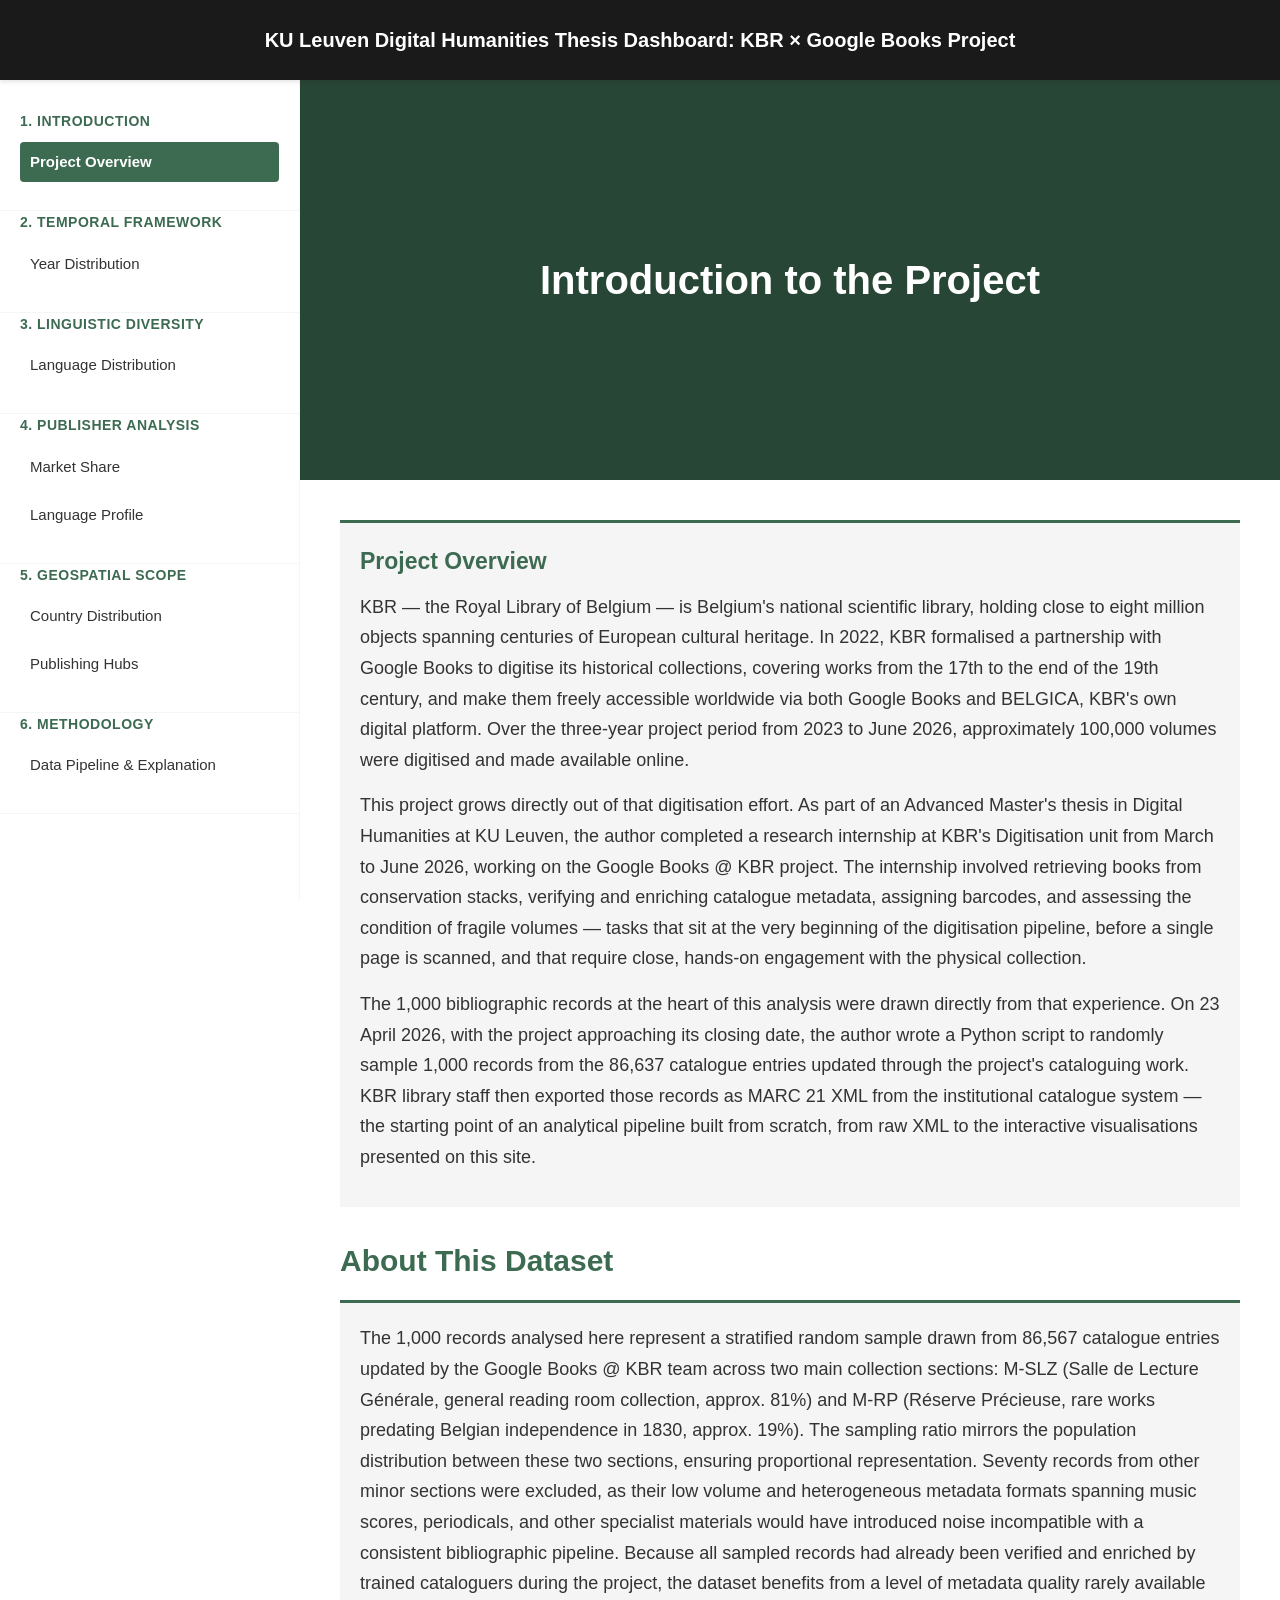
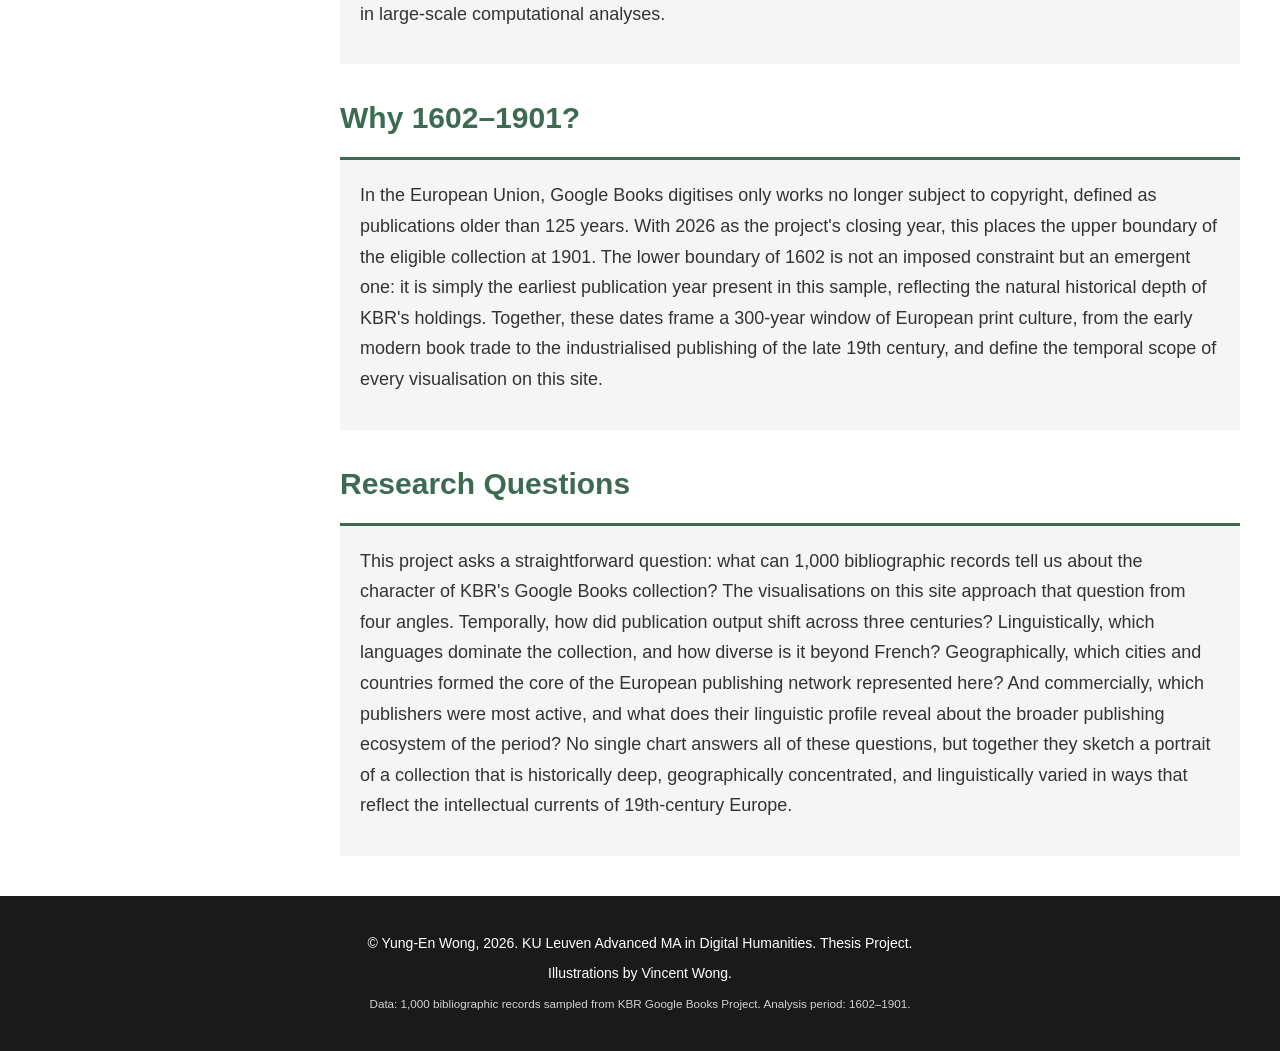
==== website/index.html @ 836c045a "feat: add website structure" ====
<!DOCTYPE html>
<html lang="en">
<head>
    <meta charset="UTF-8">
    <meta name="viewport" content="width=device-width, initial-scale=1.0">
    <title>KU Leuven Digital Humanities Thesis Dashboard: KBR × Google Books Project</title>
    <link rel="stylesheet" href="css/variables.css">
    <link rel="stylesheet" href="css/style.css">
    <link rel="stylesheet" href="css/responsive.css">
</head>
<body>
    <!-- Header: simplified, no logos -->
    <header class="header">
        <div class="header-content">
            <h1 class="header-title">KU Leuven Digital Humanities Thesis Dashboard: KBR × Google Books Project</h1>
        </div>
        <button class="hamburger-btn" id="hamburgerBtn" aria-label="Toggle navigation menu">
            <span></span><span></span><span></span>
        </button>
    </header>

    <div class="main-container">
        <!-- Left sidebar: 8 pages across 6 sections -->
        <nav class="sidebar" id="sidebar">
            <ul class="nav-list">
                <li class="nav-section">
                    <span class="section-title">1. INTRODUCTION</span>
                    <ul class="nav-subsection">
                        <li><a href="#" data-page="introduction" class="nav-link active">Project Overview</a></li>
                    </ul>
                </li>
                <li class="nav-section">
                    <span class="section-title">2. TEMPORAL FRAMEWORK</span>
                    <ul class="nav-subsection">
                        <li><a href="#" data-page="temporal_framework" class="nav-link">Year Distribution</a></li>
                    </ul>
                </li>
                <li class="nav-section">
                    <span class="section-title">3. LINGUISTIC DIVERSITY</span>
                    <ul class="nav-subsection">
                        <li><a href="#" data-page="language_distribution" class="nav-link">Language Distribution</a></li>
                    </ul>
                </li>
                <li class="nav-section">
                    <span class="section-title">4. PUBLISHER ANALYSIS</span>
                    <ul class="nav-subsection">
                        <li><a href="#" data-page="publisher_market" class="nav-link">Market Share</a></li>
                        <li><a href="#" data-page="publisher_language" class="nav-link">Language Profile</a></li>
                    </ul>
                </li>
                <li class="nav-section">
                    <span class="section-title">5. GEOSPATIAL SCOPE</span>
                    <ul class="nav-subsection">
                        <li><a href="#" data-page="country_distribution" class="nav-link">Country Distribution</a></li>
                        <li><a href="#" data-page="publishing_hubs" class="nav-link">Publishing Hubs</a></li>
                    </ul>
                </li>
                <li class="nav-section">
                    <span class="section-title">6. METHODOLOGY</span>
                    <ul class="nav-subsection">
                        <li><a href="#" data-page="methodology" class="nav-link">Data Pipeline & Explanation</a></li>
                    </ul>
                </li>
            </ul>
        </nav>

        <div class="content-area">
            <div id="pageContent" class="page-content"></div>
        </div>
    </div>

    <!-- Footer: personal attribution -->
    <footer class="footer">
        <p>&copy; Yung-En Wong, 2026. KU Leuven Advanced MA in Digital Humanities. Thesis Project.</p>
        <p>Illustrations by Vincent Wong.</p>
        <p><small>Data: 1,000 bibliographic records sampled from KBR Google Books Project. Analysis period: 1602–1901.</small></p>
    </footer>

    <script src="js/navigation.js"></script>
</body>
</html>
---- website/css/variables.css ----
/* CSS Variables: KBR Brand Design Tokens */
:root {
    --kbr-dark-green: #3D6B52;
    --kbr-navy-blue: #1A3A5C;
    --kbr-bright-yellow: #F4D547;
    --kbr-rose-pink: #D4A4A0;
    --kbr-warm-orange: #E8956E;
    --kbr-magenta: #A64E7C;
    --kbr-bright-blue: #4BA3D6;
    --kbr-black: #1A1A1A;
    --kbr-white: #FFFFFF;
    --kbr-light-gray: #F5F5F5;
    --kbr-dark-gray: #333333;
    --font-sans: -apple-system, BlinkMacSystemFont, "Segoe UI", Roboto, "Helvetica Neue", Arial, sans-serif;
    --font-serif: Georgia, "Times New Roman", serif;
    --sidebar-width: 300px;
    --header-height: 80px;
}
---- website/css/style.css ----
/* Main Stylesheet: Desktop-first layout with KBR branding */

* {
    margin: 0;
    padding: 0;
    box-sizing: border-box;
}

body {
    font-family: var(--font-sans);
    color: var(--kbr-dark-gray);
    background-color: var(--kbr-white);
    line-height: 1.6;
    font-size: 18px;
}

/* Header: Dark background, centered title only */
.header {
    background-color: var(--kbr-black);
    color: var(--kbr-white);
    padding: 0 30px;
    height: var(--header-height);
    display: flex;
    align-items: center;
    justify-content: space-between;
    box-shadow: 0 2px 4px rgba(0, 0, 0, 0.1);
    position: sticky;
    top: 0;
    z-index: 100;
}

.header-content {
    display: flex;
    align-items: center;
    justify-content: center;
    width: 100%;
}

.header-title {
    font-size: 20px;
    font-weight: 700;
    text-align: center;
}

.hamburger-btn {
    display: none;
    flex-direction: column;
    background: none;
    border: none;
    cursor: pointer;
    gap: 5px;
}

.hamburger-btn span {
    width: 25px;
    height: 3px;
    background-color: var(--kbr-white);
    transition: var(--transition-normal);
    border-radius: 2px;
}

/* Main container: Flex layout with sidebar + content */
.main-container {
    display: flex;
    min-height: calc(100vh - var(--header-height));
}

/* Sidebar: Sticky navigation (desktop only) */
.sidebar {
    width: var(--sidebar-width);
    background-color: var(--kbr-white);
    border-right: 1px solid var(--kbr-light-gray);
    padding: 30px 0;
    position: sticky;
    top: var(--header-height);
    overflow-y: auto;
    max-height: calc(100vh - var(--header-height));
}

.nav-list {
    list-style: none;
}

.nav-section {
    padding: 0 20px 20px 20px;
    border-bottom: 1px solid var(--kbr-light-gray);
}

.section-title {
    display: block;
    font-size: 14px;
    font-weight: 700;
    color: var(--kbr-dark-green);
    text-transform: uppercase;
    margin-bottom: 10px;
    letter-spacing: 0.5px;
}

.nav-subsection {
    list-style: none;
}

.nav-subsection li {
    margin-bottom: 8px;
}

.nav-link {
    text-decoration: none;
    color: var(--kbr-dark-gray);
    font-size: 15px;
    display: block;
    padding: 8px 10px;
    border-radius: 4px;
    transition: var(--transition-fast);
}

.nav-link:hover {
    background-color: var(--kbr-light-gray);
    color: var(--kbr-dark-green);
}

.nav-link.active {
    background-color: var(--kbr-dark-green);
    color: var(--kbr-white);
    font-weight: 600;
}

/* Content area: Main content with iframe container */
.content-area {
    flex: 1;
    padding: 40px;
    overflow-y: auto;
    background-color: var(--kbr-white);
}

.page-content {
    max-width: 1200px;
    margin: 0 auto;
}

/* Page heading styles */
.page-content h1 {
    font-size: 40px;
    color: var(--kbr-dark-green);
    margin-bottom: 20px;
    font-weight: 700;
}

.page-content h2 {
    font-size: 30px;
    color: var(--kbr-dark-green);
    margin-top: 30px;
    margin-bottom: 15px;
    font-weight: 700;
}

.page-content h3 {
    font-size: 23px;
    color: var(--kbr-dark-green);
    margin-bottom: 12px;
    font-weight: 700;
}

/* Body text styling */
.page-content p {
    font-size: 18px;
    line-height: 1.8;
    margin-bottom: 15px;
    color: var(--kbr-dark-gray);
}

/* Chart container with iframe */
.chart-container {
    margin: 40px 0;
    border-radius: 4px;
    overflow: hidden;
    box-shadow: 0 2px 8px rgba(0, 0, 0, 0.08);
}

.chart-container iframe {
    width: 100%;
    height: 600px;
    border: none;
    display: block;
}

/* Chart description below iframe */
.chart-description {
    padding: 20px;
    background-color: var(--kbr-light-gray);
    border-top: 3px solid var(--kbr-dark-green);
}

.chart-description h3 {
    font-size: 23px;
    color: var(--kbr-dark-green);
    margin-bottom: 12px;
    font-weight: 700;
}

.chart-description p {
    font-size: 18px;
    line-height: 1.7;
    color: var(--kbr-dark-gray);
}

/* Page banner: image-ready with color fallback */
.page-banner {
    height: 400px;
    display: flex;
    align-items: center;
    justify-content: center;
    margin: -40px -40px 40px -40px;
    background-size: cover;
    background-position: center;
    background-repeat: no-repeat;
    position: relative;
}

/* Dark overlay for text readability on image banners */
.page-banner::before {
    content: '';
    position: absolute;
    top: 0;
    left: 0;
    right: 0;
    bottom: 0;
    background: rgba(0, 0, 0, 0.35);
}

.page-banner h1 {
    color: white;
    font-size: 40px;
    margin: 0;
    text-align: center;
    position: relative;
    z-index: 1;
    padding: 0 40px;
}

/* Footer: Dark background matching header */
.footer {
    background-color: var(--kbr-black);
    color: var(--kbr-white);
    padding: 30px;
    text-align: center;
    font-size: 14px;
    line-height: 1.8;
}

.footer p {
    color: var(--kbr-white);
    margin: 5px 0;
}

.footer small {
    opacity: 0.8;
}
---- website/css/responsive.css ----
/* Responsive Design: Media queries for mobile and tablet */

/* Tablet: 768px - 1023px */
@media (max-width: 1023px) {
    .sidebar {
        width: 200px;
    }
    
    .content-area {
        padding: 30px;
    }
    
    .header-title {
        font-size: 18px;
    }

    /* Banner: use mobile height on tablet */
    .page-banner {
        height: 200px;
        margin: -30px -30px 30px -30px;
    }

    .page-banner h1 {
        font-size: 28px;
    }
}

/* Mobile: < 768px */
@media (max-width: 767px) {
    .hamburger-btn {
        display: flex;
    }
    
    .sidebar {
        position: fixed;
        top: var(--header-height);
        left: 0;
        width: 100%;
        max-width: 250px;
        height: calc(100vh - var(--header-height));
        z-index: 99;
        transform: translateX(-100%);
        transition: transform var(--transition-normal);
        overflow-y: auto;
        background-color: var(--kbr-white);
    }
    
    .sidebar.active {
        transform: translateX(0);
    }
    
    .main-container {
        flex-direction: column;
    }
    
    .content-area {
        flex: 1;
        padding: 20px;
    }
    
    .header {
        padding: 0 15px;
    }
    
    .header-title {
        font-size: 14px;
    }
    
    .page-content h1 {
        font-size: 24px;
    }
    
    .page-content h2 {
        font-size: 18px;
    }
    
    .page-content p {
        font-size: 16px;
    }
    
    .chart-container iframe {
        height: 400px;
    }
    
    .chart-description {
        padding: 15px;
    }

    /* Banner: mobile height */
    .page-banner {
        height: 200px;
        margin: -20px -20px 20px -20px;
    }

    .page-banner h1 {
        font-size: 22px;
        padding: 0 20px;
    }
}

/* Small mobile: < 480px */
@media (max-width: 479px) {
    .header-title {
        font-size: 12px;
    }
    
    .page-content h1 {
        font-size: 20px;
    }
    
    .page-content h2 {
        font-size: 16px;
    }
    
    .chart-container iframe {
        height: 300px;
    }

    .page-banner {
        height: 150px;
    }

    .page-banner h1 {
        font-size: 18px;
    }
}
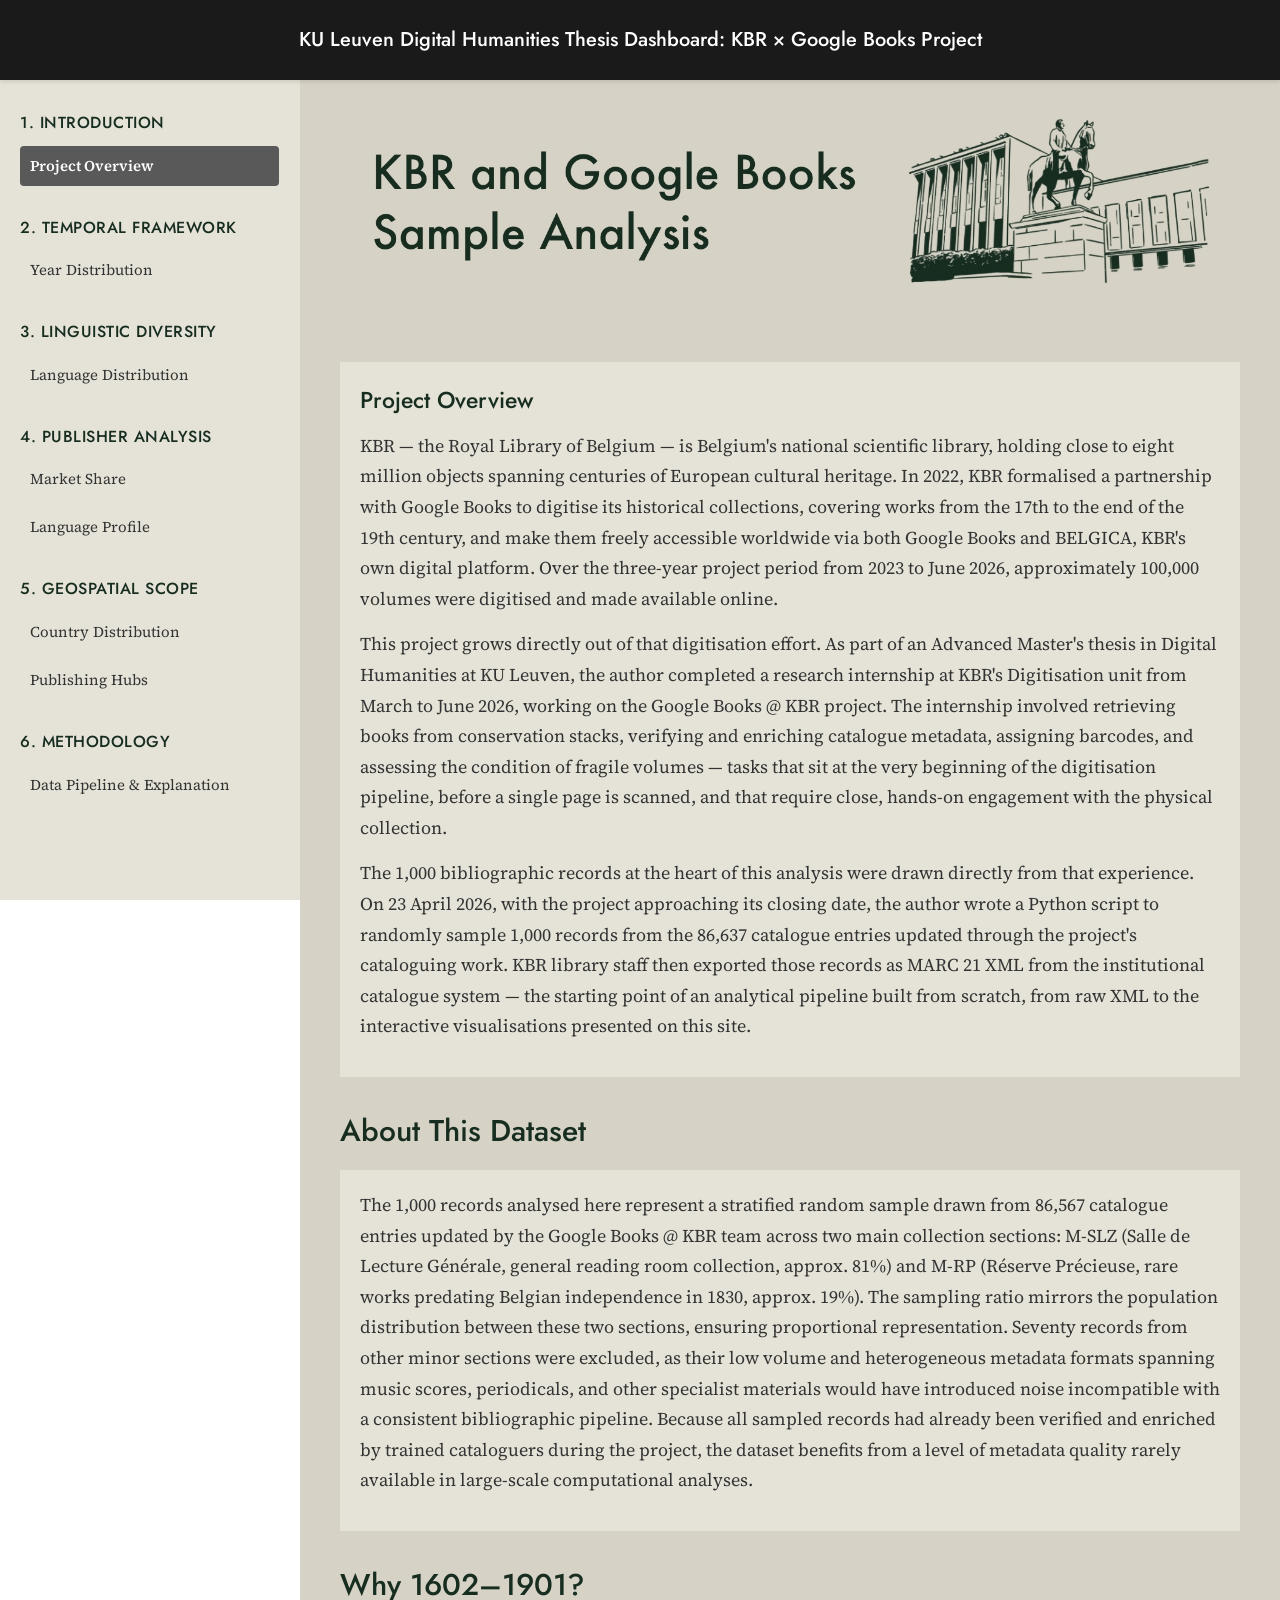
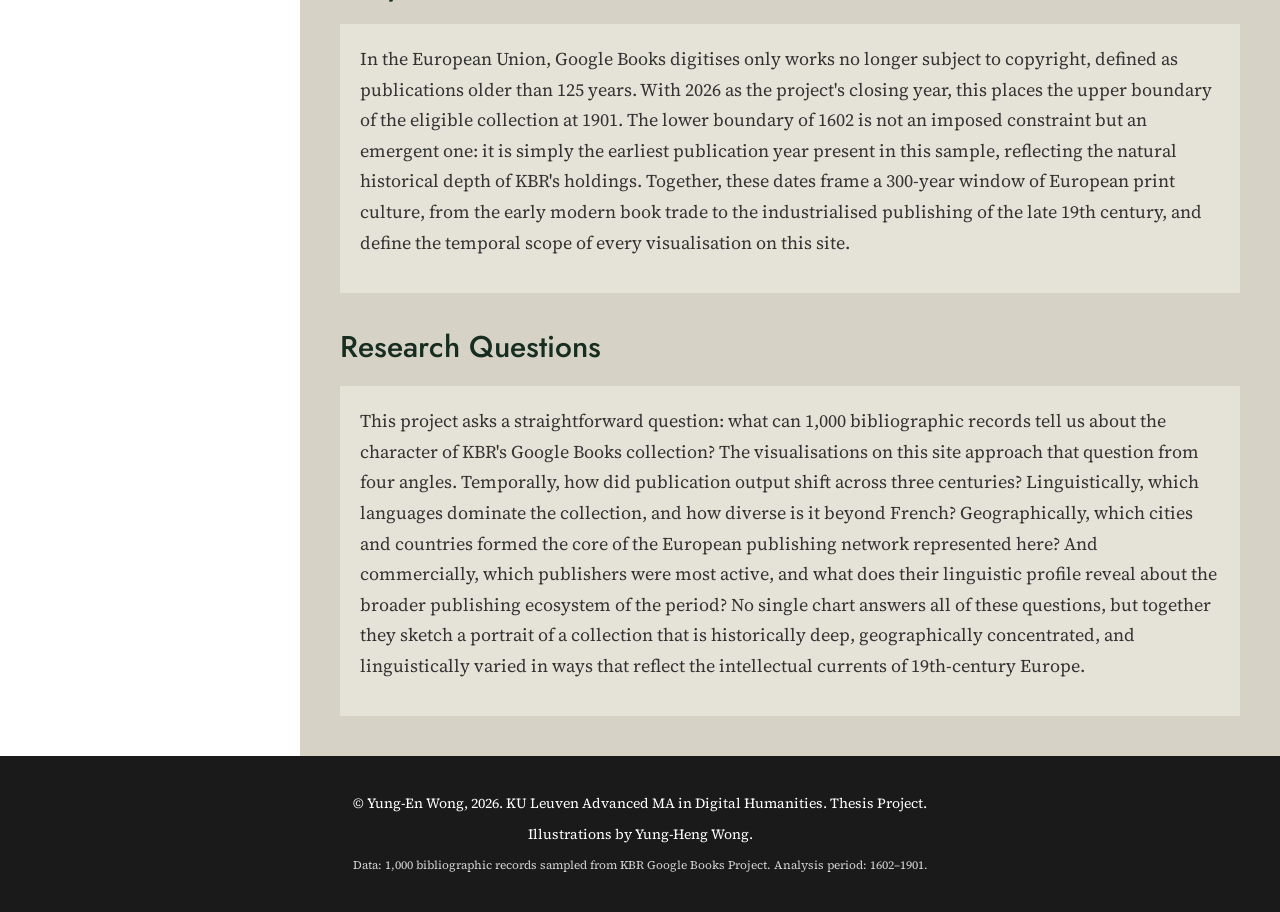
==== commit 4eb5b7a8: "feat: update website design and typography" ====
--- a/website/index.html
+++ b/website/index.html
@@ -7,7 +7,7 @@
     <link rel="stylesheet" href="css/variables.css">
     <link rel="stylesheet" href="css/style.css">
     <link rel="stylesheet" href="css/responsive.css">
-</head>
+    <link href="https://fonts.googleapis.com/css2?family=Jost:wght@400;500;700&family=Source+Serif+4:wght@400;500;700&display=swap" rel="stylesheet">
 <body>
     <!-- Header: simplified, no logos -->
     <header class="header">
@@ -72,7 +72,7 @@
     <!-- Footer: personal attribution -->
     <footer class="footer">
         <p>&copy; Yung-En Wong, 2026. KU Leuven Advanced MA in Digital Humanities. Thesis Project.</p>
-        <p>Illustrations by Vincent Wong.</p>
+        <p>Illustrations by Yung-Heng Wong.</p>
         <p><small>Data: 1,000 bibliographic records sampled from KBR Google Books Project. Analysis period: 1602–1901.</small></p>
     </footer>
 
--- a/website/css/variables.css
+++ b/website/css/variables.css
@@ -1,6 +1,7 @@
 /* CSS Variables: KBR Brand Design Tokens */
 :root {
-    --kbr-dark-green: #3D6B52;
+    --kbr-dark-green-old: #3D6B52;
+    --kbr-dark-green: #172D20;
     --kbr-navy-blue: #1A3A5C;
     --kbr-bright-yellow: #F4D547;
     --kbr-rose-pink: #D4A4A0;
@@ -11,8 +12,8 @@
     --kbr-white: #FFFFFF;
     --kbr-light-gray: #F5F5F5;
     --kbr-dark-gray: #333333;
-    --font-sans: -apple-system, BlinkMacSystemFont, "Segoe UI", Roboto, "Helvetica Neue", Arial, sans-serif;
-    --font-serif: Georgia, "Times New Roman", serif;
+    --font-sans: "Source Serif 4", Georgia, serif;
+    --font-heading: "Jost", sans-serif;
     --sidebar-width: 300px;
     --header-height: 80px;
 }
--- a/website/css/style.css
+++ b/website/css/style.css
@@ -38,7 +38,8 @@
 
 .header-title {
     font-size: 20px;
-    font-weight: 700;
+    font-family: var(--font-heading);
+    font-weight: 500;
     text-align: center;
 }
 
@@ -68,8 +69,8 @@
 /* Sidebar: Sticky navigation (desktop only) */
 .sidebar {
     width: var(--sidebar-width);
-    background-color: var(--kbr-white);
-    border-right: 1px solid var(--kbr-light-gray);
+    background-color: #E5E3D7;
+    border-right: 1px solid #E5E3D7;
     padding: 30px 0;
     position: sticky;
     top: var(--header-height);
@@ -83,13 +84,14 @@
 
 .nav-section {
     padding: 0 20px 20px 20px;
-    border-bottom: 1px solid var(--kbr-light-gray);
+    border-bottom: 1px solid #E5E3D7;
 }
 
 .section-title {
     display: block;
-    font-size: 14px;
-    font-weight: 700;
+    font-size: 16px;
+    font-family: var(--font-heading);
+    font-weight: 500;
     color: var(--kbr-dark-green);
     text-transform: uppercase;
     margin-bottom: 10px;
@@ -130,7 +132,7 @@
     flex: 1;
     padding: 40px;
     overflow-y: auto;
-    background-color: var(--kbr-white);
+    background-color: #D6D3C6;
 }
 
 .page-content {
@@ -141,24 +143,27 @@
 /* Page heading styles */
 .page-content h1 {
     font-size: 40px;
+    font-family: var(--font-heading);
     color: var(--kbr-dark-green);
     margin-bottom: 20px;
-    font-weight: 700;
+    font-weight: 500;
 }
 
 .page-content h2 {
     font-size: 30px;
+    font-family: var(--font-heading);
     color: var(--kbr-dark-green);
     margin-top: 30px;
     margin-bottom: 15px;
-    font-weight: 700;
+    font-weight: 500;
 }
 
 .page-content h3 {
     font-size: 23px;
+    font-family: var(--font-heading);
     color: var(--kbr-dark-green);
     margin-bottom: 12px;
-    font-weight: 700;
+    font-weight: 500;
 }
 
 /* Body text styling */
@@ -187,15 +192,15 @@
 /* Chart description below iframe */
 .chart-description {
     padding: 20px;
-    background-color: var(--kbr-light-gray);
-    border-top: 3px solid var(--kbr-dark-green);
+    background-color: #E5E3D7;
 }
 
 .chart-description h3 {
     font-size: 23px;
+    font-family: var(--font-heading);
     color: var(--kbr-dark-green);
     margin-bottom: 12px;
-    font-weight: 700;
+    font-weight: 500;
 }
 
 .chart-description p {
@@ -206,36 +211,20 @@
 
 /* Page banner: image-ready with color fallback */
 .page-banner {
-    height: 400px;
-    display: flex;
-    align-items: center;
-    justify-content: center;
-    margin: -40px -40px 40px -40px;
-    background-size: cover;
-    background-position: center;
-    background-repeat: no-repeat;
+    width: calc(100vw - var(--sidebar-width));
     position: relative;
-}
-
-/* Dark overlay for text readability on image banners */
-.page-banner::before {
-    content: '';
-    position: absolute;
-    top: 0;
-    left: 0;
-    right: 0;
-    bottom: 0;
-    background: rgba(0, 0, 0, 0.35);
-}
-
-.page-banner h1 {
-    color: white;
-    font-size: 40px;
-    margin: 0;
-    text-align: center;
-    position: relative;
-    z-index: 1;
-    padding: 0 40px;
+    left: 50%;
+    transform: translateX(-50%);
+    margin-top: -40px;
+    margin-bottom: 40px;
+    overflow: hidden;
+    line-height: 0;
+}
+
+.page-banner img {
+    width: 100%;
+    height: auto;
+    display: block;
 }
 
 /* Footer: Dark background matching header */
--- a/website/css/responsive.css
+++ b/website/css/responsive.css
@@ -16,12 +16,9 @@
 
     /* Banner: use mobile height on tablet */
     .page-banner {
-        height: 200px;
-        margin: -30px -30px 30px -30px;
-    }
-
-    .page-banner h1 {
-        font-size: 28px;
+        width: calc(100vw - 200px);
+        margin-top: -30px;
+        margin-bottom: 30px;
     }
 }
 
@@ -42,7 +39,7 @@
         transform: translateX(-100%);
         transition: transform var(--transition-normal);
         overflow-y: auto;
-        background-color: var(--kbr-white);
+        background-color: #E5E3D7;
     }
     
     .sidebar.active {
@@ -78,8 +75,14 @@
         font-size: 16px;
     }
     
+    .chart-container {
+        overflow-x: auto;
+        -webkit-overflow-scrolling: touch;
+    }
+
     .chart-container iframe {
         height: 400px;
+        min-width: 800px;
     }
     
     .chart-description {
@@ -88,13 +91,9 @@
 
     /* Banner: mobile height */
     .page-banner {
-        height: 200px;
-        margin: -20px -20px 20px -20px;
-    }
-
-    .page-banner h1 {
-        font-size: 22px;
-        padding: 0 20px;
+        width: 100vw;
+        margin-top: -20px;
+        margin-bottom: 20px;
     }
 }
 
@@ -115,12 +114,4 @@
     .chart-container iframe {
         height: 300px;
     }
-
-    .page-banner {
-        height: 150px;
-    }
-
-    .page-banner h1 {
-        font-size: 18px;
-    }
 }
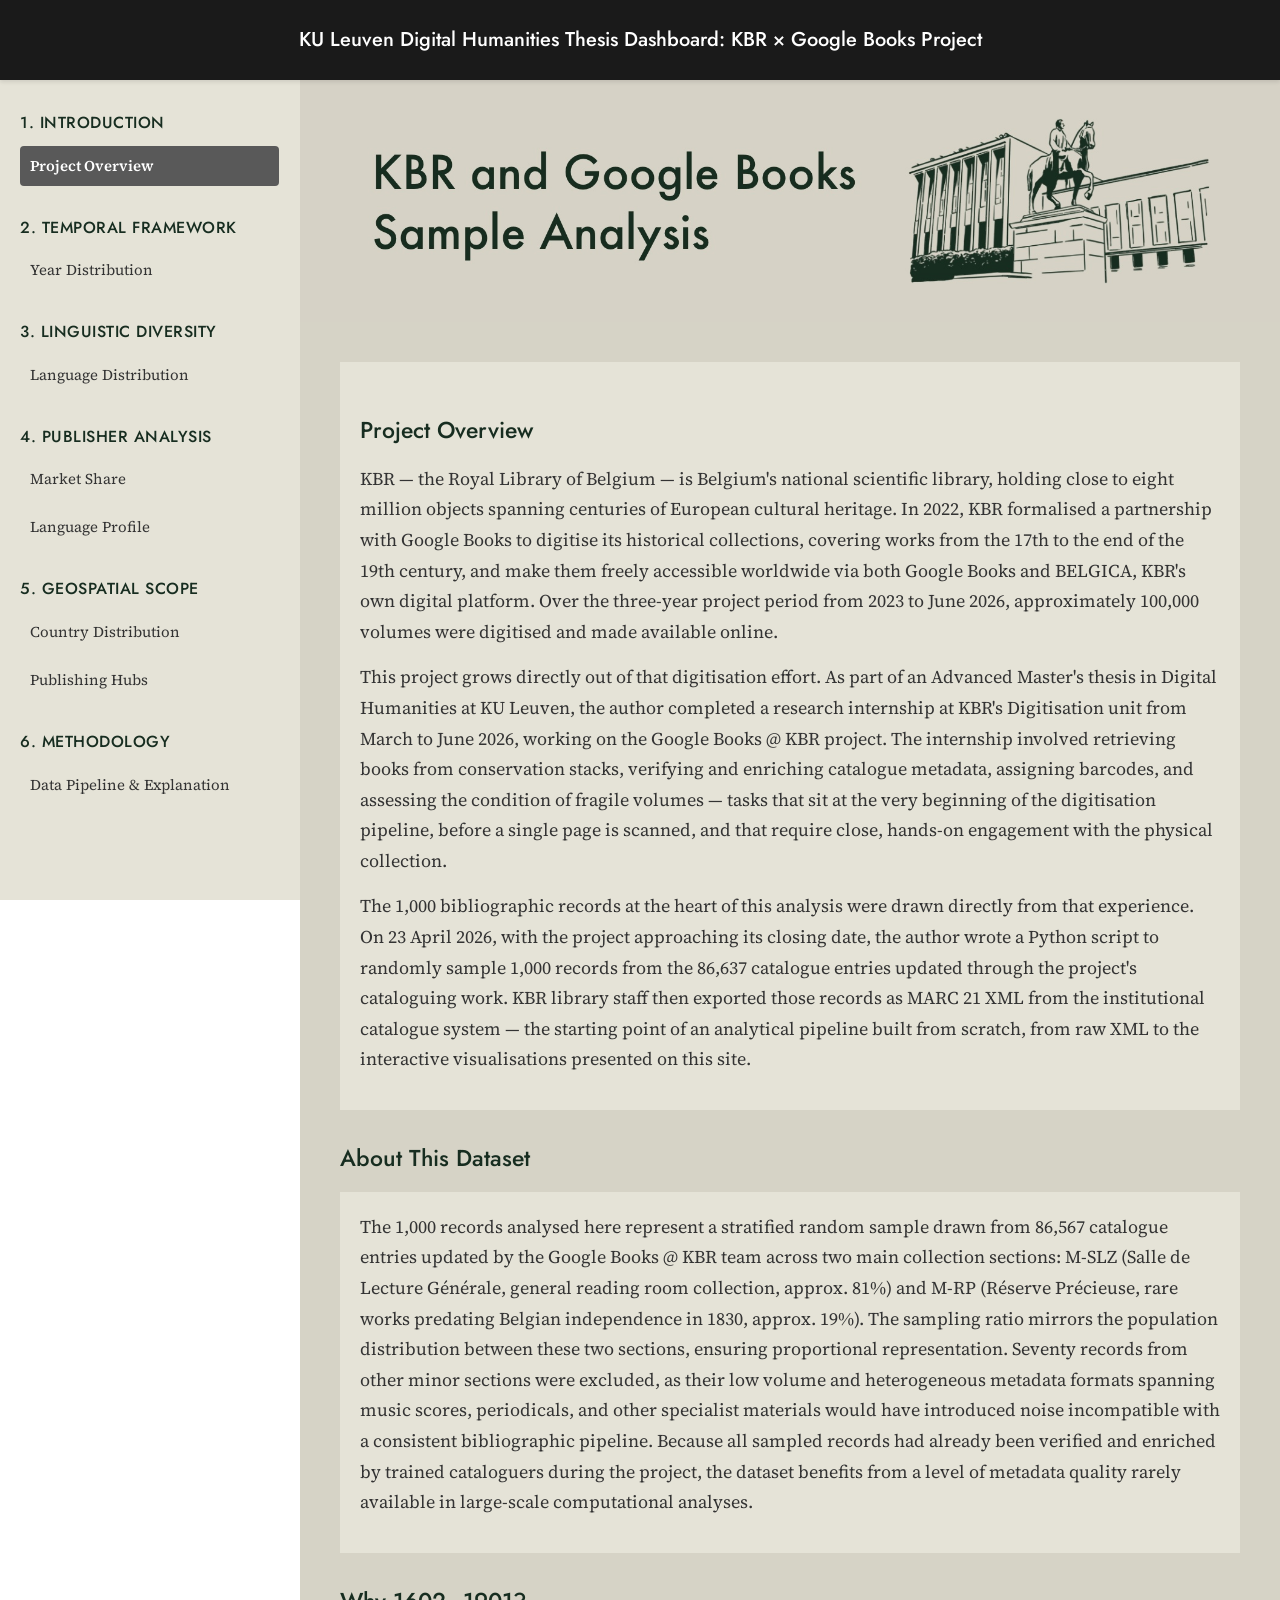
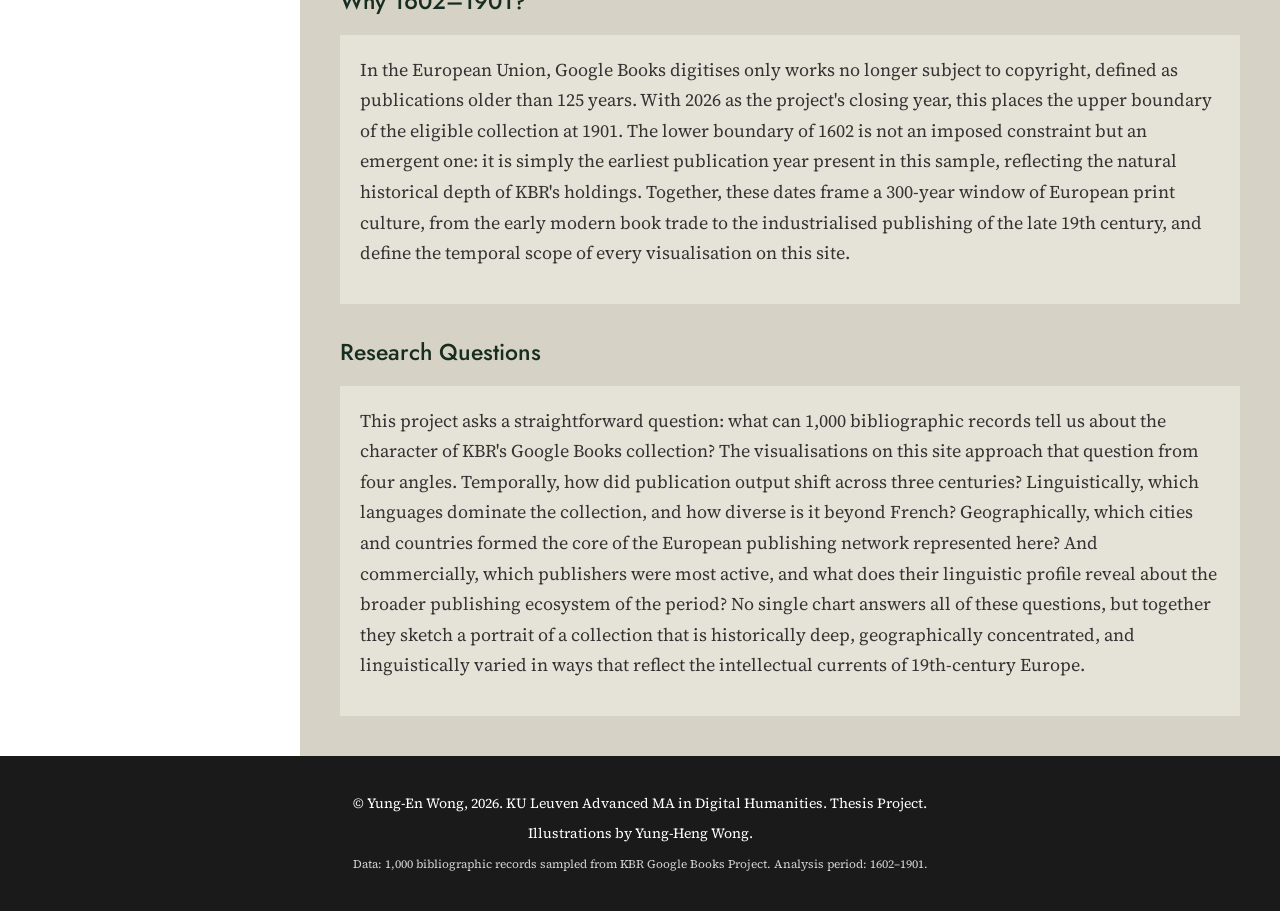
==== commit 8bc12258: "fix: WCAG accessibility - heading hierarchy, main landmark, semantic structure - Change .content-are" ====
--- a/website/index.html
+++ b/website/index.html
@@ -64,9 +64,9 @@
             </ul>
         </nav>
 
-        <div class="content-area">
+        <main class="content-area">
             <div id="pageContent" class="page-content"></div>
-        </div>
+        </main>
     </div>
 
     <!-- Footer: personal attribution -->
--- a/website/css/style.css
+++ b/website/css/style.css
@@ -150,7 +150,7 @@
 }
 
 .page-content h2 {
-    font-size: 30px;
+    font-size: 23px;
     font-family: var(--font-heading);
     color: var(--kbr-dark-green);
     margin-top: 30px;
@@ -159,11 +159,7 @@
 }
 
 .page-content h3 {
-    font-size: 23px;
-    font-family: var(--font-heading);
-    color: var(--kbr-dark-green);
-    margin-bottom: 12px;
-    font-weight: 500;
+    display: none;
 }
 
 /* Body text styling */
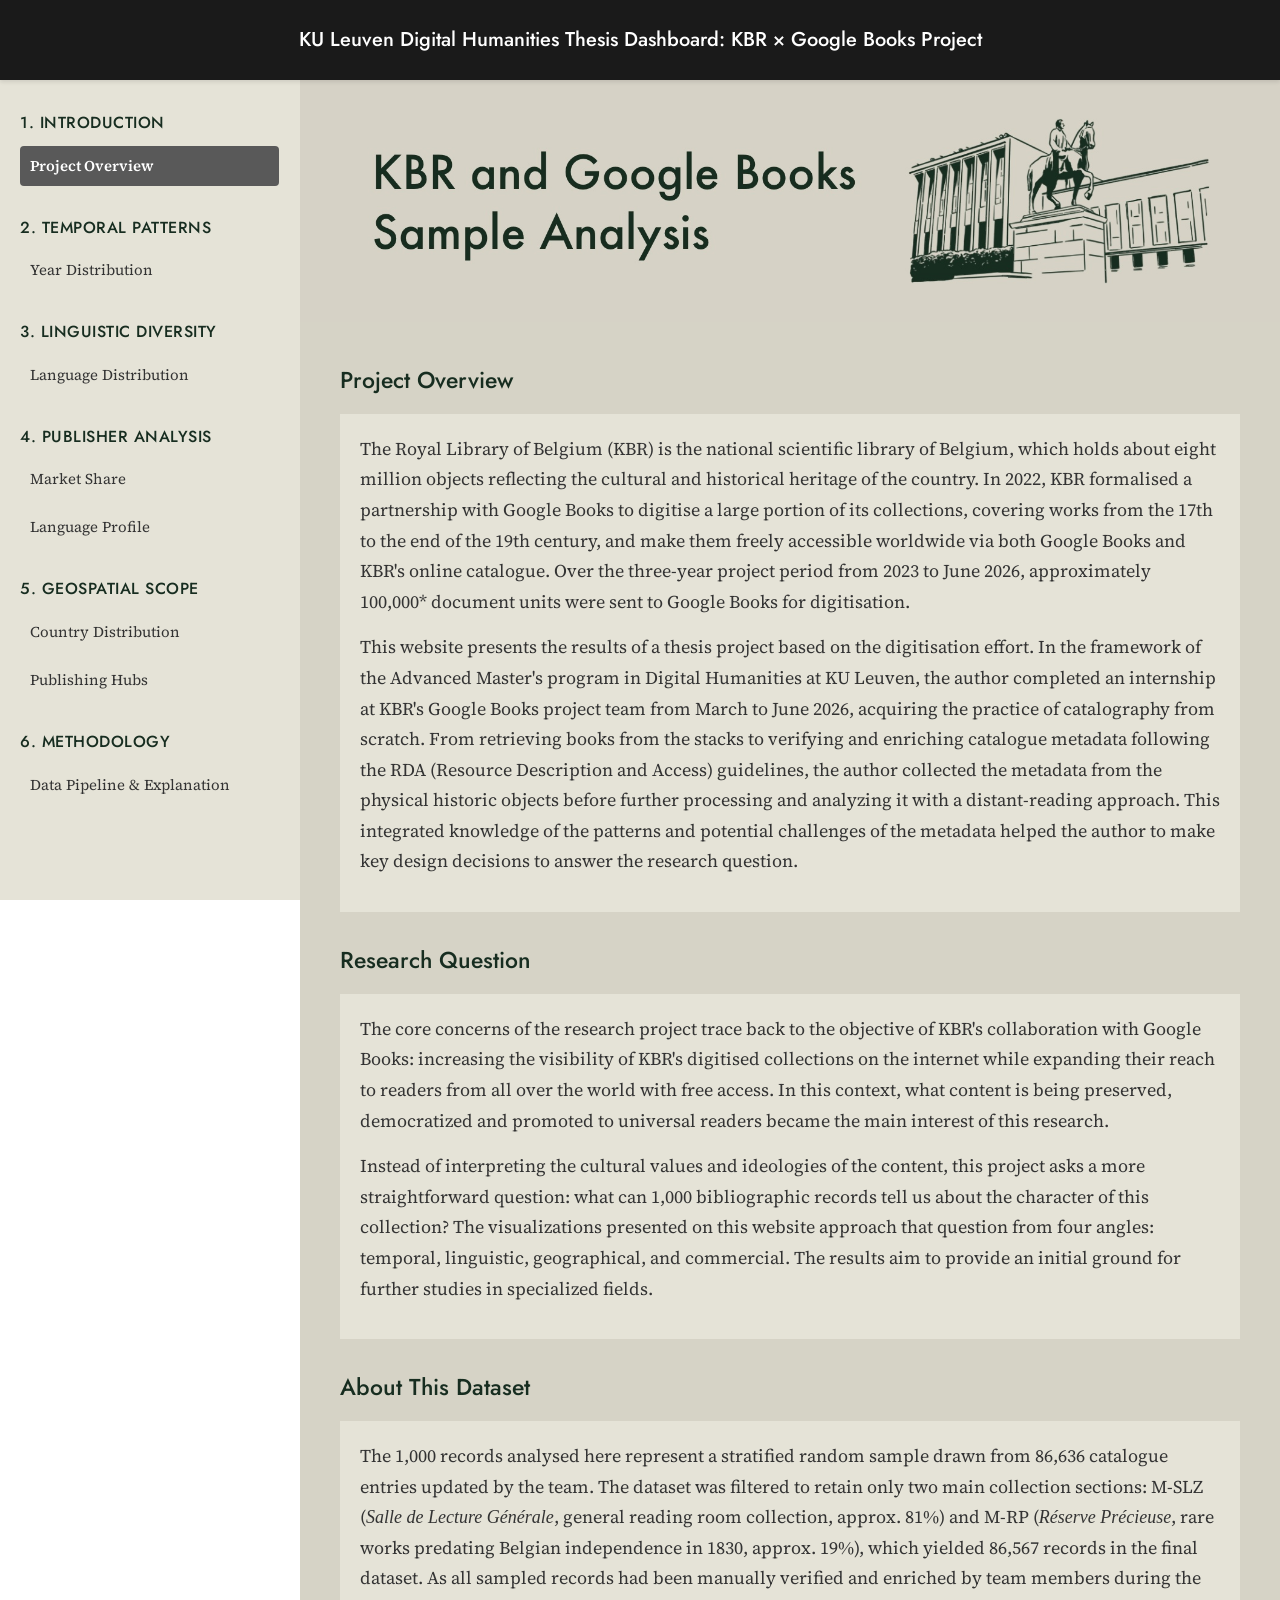
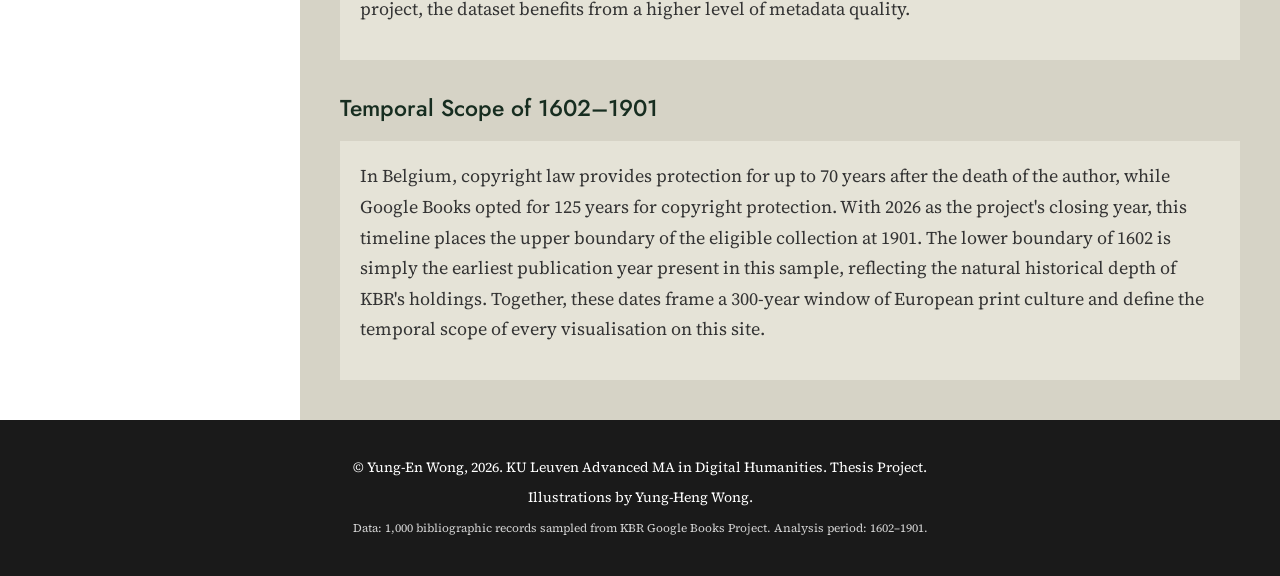
==== commit 02744fbb: "fix: update website texts" ====
--- a/website/index.html
+++ b/website/index.html
@@ -30,7 +30,7 @@
                     </ul>
                 </li>
                 <li class="nav-section">
-                    <span class="section-title">2. TEMPORAL FRAMEWORK</span>
+                    <span class="section-title">2. TEMPORAL PATTERNS</span>
                     <ul class="nav-subsection">
                         <li><a href="#" data-page="temporal_framework" class="nav-link">Year Distribution</a></li>
                     </ul>
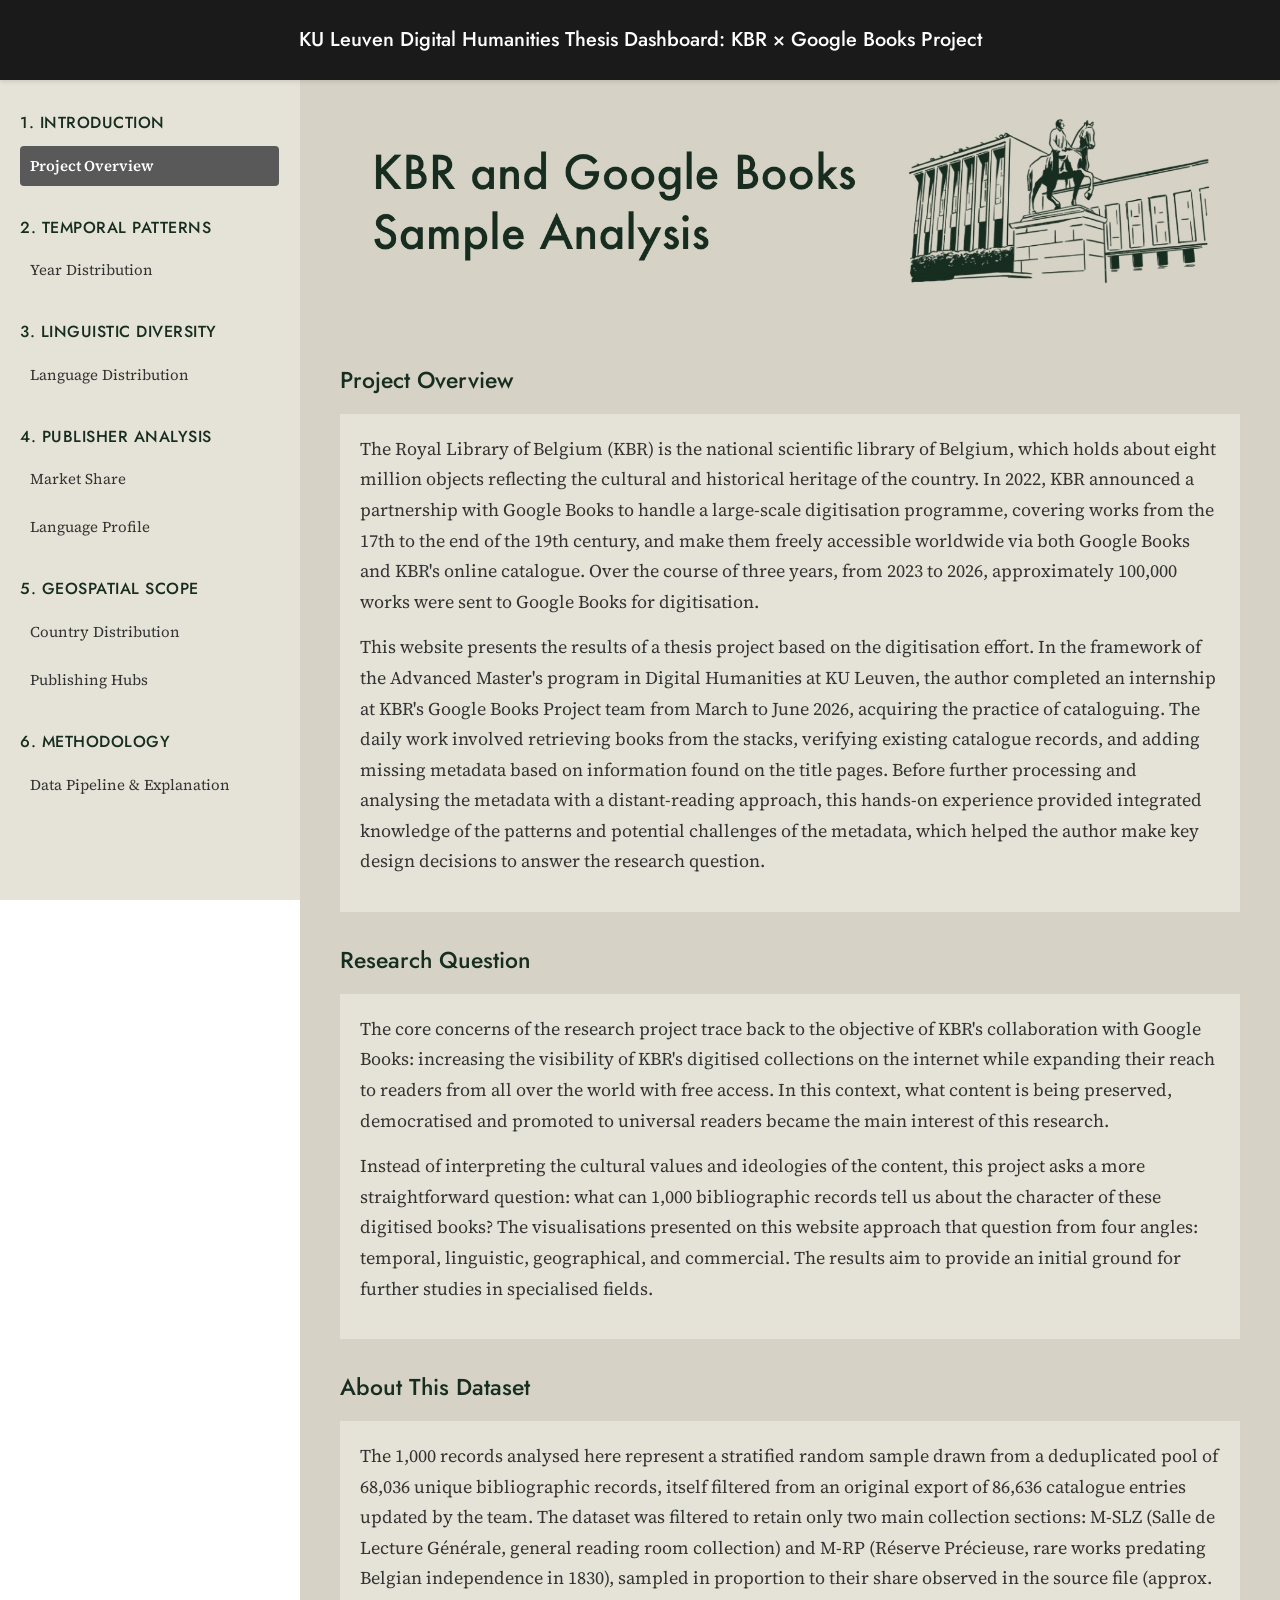
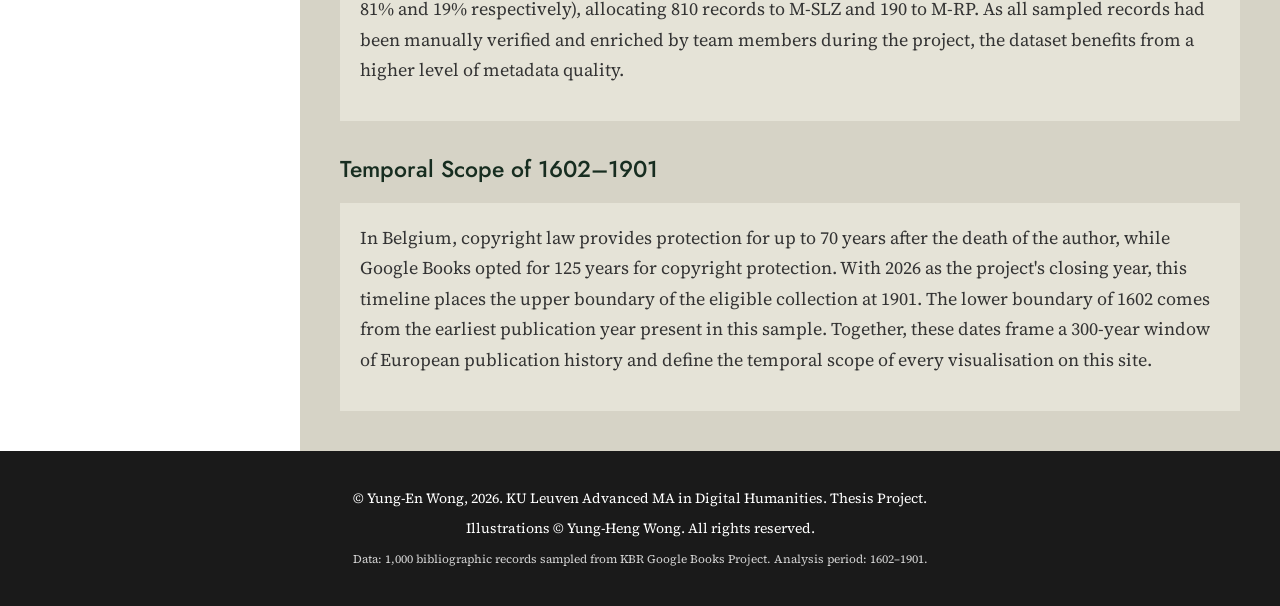
==== commit 3c9bfa25: "docs: clarify illustration copyright in footer" ====
--- a/website/index.html
+++ b/website/index.html
@@ -72,7 +72,7 @@
     <!-- Footer: personal attribution -->
     <footer class="footer">
         <p>&copy; Yung-En Wong, 2026. KU Leuven Advanced MA in Digital Humanities. Thesis Project.</p>
-        <p>Illustrations by Yung-Heng Wong.</p>
+        <p>Illustrations &copy; Yung-Heng Wong. All rights reserved.</p>
         <p><small>Data: 1,000 bibliographic records sampled from KBR Google Books Project. Analysis period: 1602–1901.</small></p>
     </footer>
 
--- a/website/css/style.css
+++ b/website/css/style.css
@@ -1,4 +1,4 @@
-/* Main Stylesheet: Desktop-first layout with KBR branding */
+/* Main Stylesheet: Desktop-first layout */
 
 * {
     margin: 0;
@@ -122,7 +122,7 @@
 }
 
 .nav-link.active {
-    background-color: var(--kbr-dark-green);
+    background-color: #595959;
     color: var(--kbr-white);
     font-weight: 600;
 }
